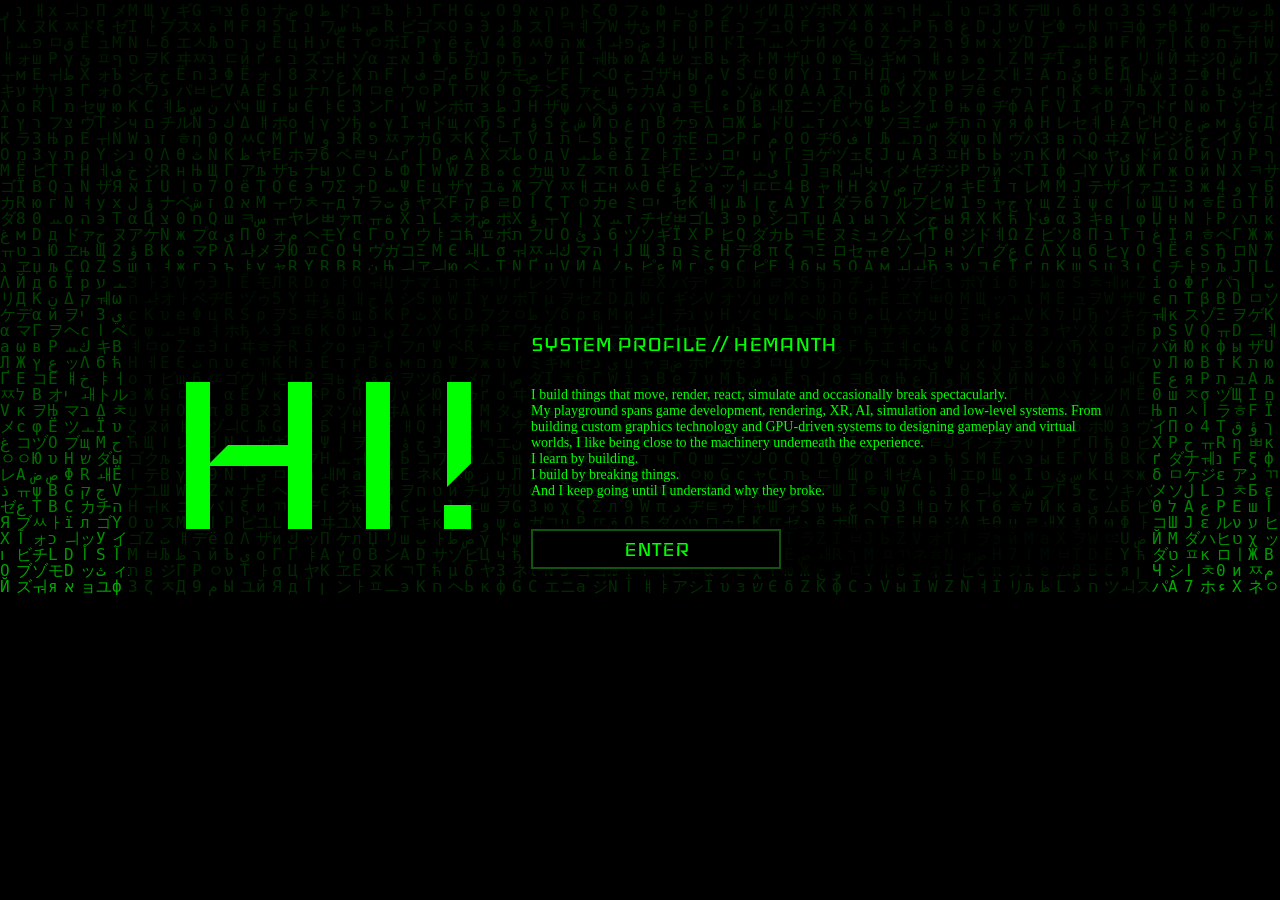
==== index.html @ 982083a8 "Add files via upload" ====
<html lang="en">
<head>
    <meta charset="utf-8">
    <meta http-equiv="X-UA-Compatible" content="IE=edge">
    <meta name="viewport" content="width=device-width" , initial-scale="1.0">
    <link rel="stylesheet" href="./styles.css">
    <title>Galactic Geeks</title>
</head>
<body>
    <div class="canvas-container">
        <canvas id="Matrix"></canvas>
        <script src="./index.js"></script>
    </div>

        <div class="overlay-text">
            <div class="containerFlex">
                <div>
                    <p class="GreetingMessage blink-smooth">HI!</p>
                </div>
                <div class="VerticalContainer">
                    <div class="Heading2">SYSTEM PROFILE // HEMANTH</div>
                    <div class="Code-text textAnim">
                        I build things that move, render, react, simulate and occasionally break spectacularly.<br />

                        My playground spans game development, rendering, XR, AI, simulation and low-level systems. From building custom graphics technology and GPU-driven systems to designing gameplay and virtual worlds, I like being close to the machinery underneath the experience.
                        <br />
                        I learn by building.
                        <br />
                        I build by breaking things.
                        <br />
                        And I keep going until I understand why they broke.
                    </div>
                    <div class="ButtonWrapper containerFlex">
                        <button class="IntroButtonStyle" id="EnableBtn">
                            <span class="ButtonText" >ENTER</span>
                        </button>
                        <div>
                            <div class="HiddenText textAnim" id="EnableContent">Coming soon...</div>
                        </div>
                        <script>
                            const button = document.getElementById('EnableBtn');
                            const myDiv = document.getElementById('EnableContent');
                            button.addEventListener('click', function(){
                                myDiv.style.display = 'block';
                            });
                        </script>
                    </div>
                </div>
            </div>
        </div>

</body>
</html>
---- styles.css ----
﻿html {
    background: black;
    height: 100%;
    overflow: hidden;
}
body {
    margin: 0;
    padding: 0;
    height: 100%;
}
.canvas-container {
    height: 100%;
    width: 100%;
    position: absolute;
    top: 0;
    left: 0;
    z-index: -1;
}
#Matrix {
    position: absolute;
    top: 0;
    left: 0;
    z-index: -1;
}
.overlay-text {
    position: absolute;
    top: 0;
    left: 0;
    height: 100%;
    width: 100%;
    display: flex;
    justify-content: center;
    align-items: center;
    z-index: 1;
    pointer-events: none; /* Let clicks/hovers pass through empty layout spaces */
}
.containerHi {
    display: flex;
    justify-content: center;
    align-items: center;
    height: 100%;
    width: 100%;

}
    .containerHi div {
        height: 400px;
        width: 600px;
    }
@font-face {
    font-family: 'Iceland';
    src: url('/Fonts/Iceland-Regular.ttf');
    src: local('☺'), url('/Fonts/Iceland-Regular.ttf') format('ttf'), url('/Fonts/Iceland-Regular.ttf') format('truetype');
}
p {
    font-family: 'Iceland';
}

.GreetingMessage {
    font-family: 'Iceland';
    font-size: 300px;
    color: #00FF00;
    display: flex;
    align-items: center; /* vertical center */
    justify-content: center; /* right align */
    line-height: 1;
    width: 100%;
    height: 100%;
    margin: 0;
    padding: 0;
    z-index: 10;
    user-select: none; /* Prevents unwanted blue highlight selection */
}
    .GreetingMessage:hover {
        color: #ff3c3c;
    }
.ParagraphBody {
    font-family: 'Iceland';
    font-size: 14px;
    color: #00FF00;
    display: flex;
    align-items: flex-start;
    justify-content: flex-start;
    width: 100%;
    height: auto;
    margin: 0;
    padding: 0;

}
.Code-text {
    font-family: Consolas;
    font-size: 14px;
    color: #00FF00;
    display: block; /* Ensure it behaves as a normal text block */
    width: auto;
    height: auto;
    margin: 0 0 15px 0; /* Add bottom margin to physically push the button down */
    padding: 0;
    pointer-events: none; /* Let pointer events pass straight through the text box */
}
.Heading2 {
    font-family: 'Iceland';
    font-size: 26px;
    color: #00FF00;
    display: flex;
    align-items: flex-end;
    justify-content: flex-start;
    width: auto;
    height: auto;
    margin: 0;
    padding: 0;
}

.Heading2, .GreetingMessage {
    user-select: none;
    -webkit-user-select: none;
}
.containerFlex {
    display: flex;
    align-items: center;
    background-color: rgb(0 0 0 / 0.75);
    border-radius: 10px;
    padding: 20px;
    pointer-events: auto;
}
    .containerFlex div {
        margin: 5px;
        padding: 5px;
    }

.VerticalContainer {
    display: flex;
    flex-direction: column;
    justify-content: center;
    gap: 10px; /* Use gap instead of margin/padding on inner divs */
    max-width: 600px;
    width: 100%;
}
    .VerticalContainer div {
        margin: 5px;
        padding: 5px;
        min-height:auto;
    }

.IntroButtonStyle {
    height: 40px;
    background-color: #000000;
    border: 2px solid #10540e;
    max-width: 250px;
    width: 100%;
    cursor: pointer;
    appearance: none;
    -webkit-appearance: none;
    display: flex;
    align-items: center;
    justify-content: center;
    pointer-events: auto;
}

    .IntroButtonStyle:hover {
        border-color: #00FF00;
        background-color: #00FF00;
    }

.ButtonText {
    font-family: 'Iceland';
    color: #00FF00;
    font-size: 25px;
    margin: 0;
    pointer-events: none; /* Prevents text from blocking hover on parent button */
}

.IntroButtonStyle:hover .ButtonText {
    color: #000000;
}
.blink-smooth {
    animation: blink_smooth 1s infinite;
}

@keyframes blink_smooth {
    0% {
        opacity: 1;
    }

    50% {
        opacity: 0.25;
    }

    100% {
        opacity: 0;
    }
}

.textAnim {
    animation-duration: 0.01s;
    animation-name: textflicker;
    animation-iteration-count: infinite;
    animation-direction: alternate;
}

@keyframes textflicker {
    from {
        text-shadow: 1px 0 0 #ea36af, -2px 0 0 #75fa69;
    }

    to {
        text-shadow: 2px 0.5px 2px #ea36af, -1px -0.5px 2px #75fa69;
    }
}

.ButtonWrapper {
    position: relative;
    z-index: 10;
    pointer-events: auto;
    margin-top: 15px;
}

.HiddenText {
    font-family: Consolas;
    font-size: 25px;
    color: #00FF00;
    display: none; /* Ensure it behaves as a normal text block */
    width: auto;
    height: auto;
    margin: 0 0 15px 0; /* Add bottom margin to physically push the button down */
    padding: 0;
    pointer-events: none; /* Let pointer events pass straight through the text box */
}

/*div, button {
    outline: 1px solid red !important;
}*/
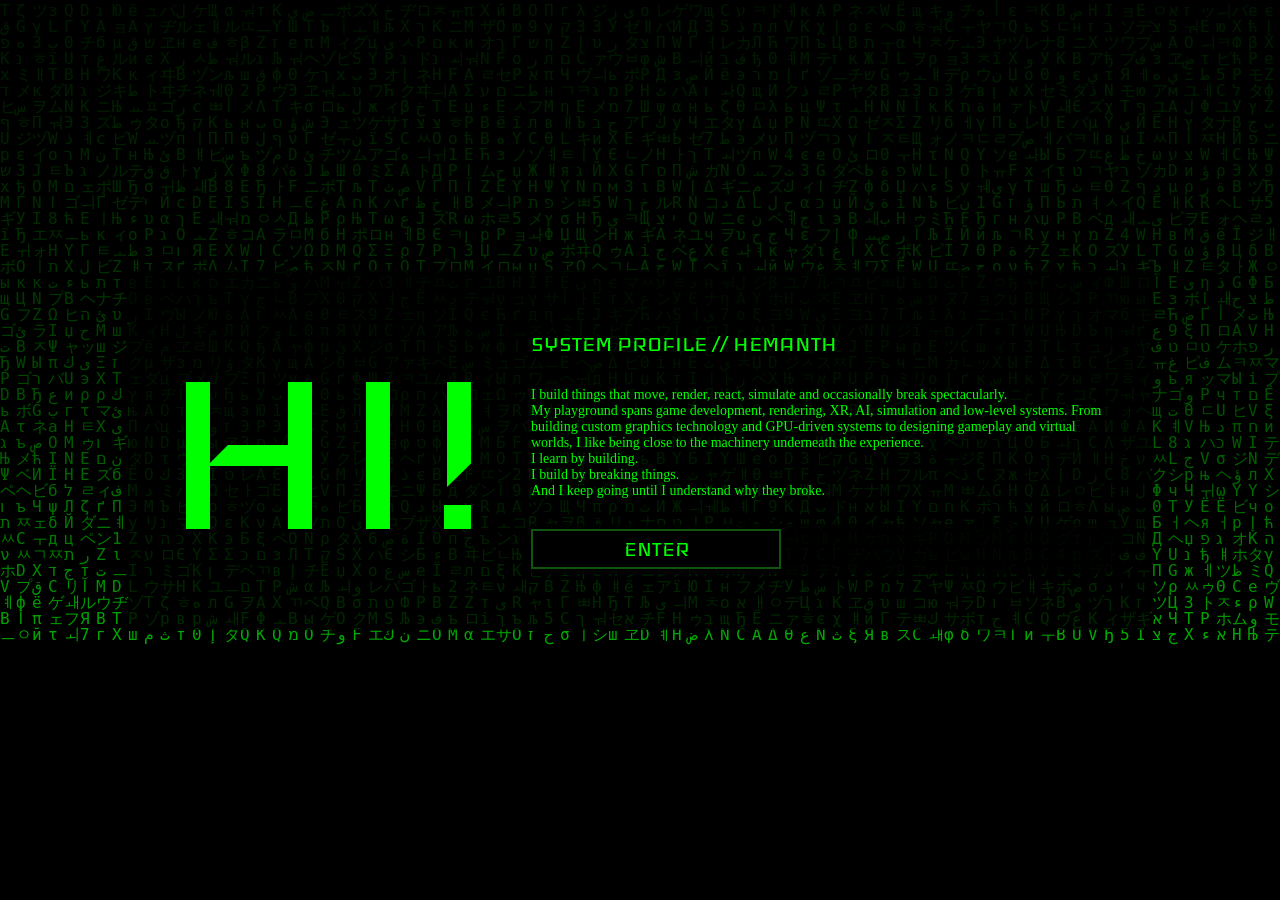
==== commit 7eff8c01: "A little animation" ====
--- a/index.html
+++ b/index.html
@@ -35,14 +35,36 @@
                             <span class="ButtonText" >ENTER</span>
                         </button>
                         <div>
-                            <div class="HiddenText textAnim" id="EnableContent">Coming soon...</div>
+                            <span class="HiddenText textAnim" id="text"></span><span class="cursor">▄</span>
                         </div>
                         <script>
                             const button = document.getElementById('EnableBtn');
-                            const myDiv = document.getElementById('EnableContent');
+                            const textElement = document.getElementById('text'); // Renamed to match the function variable
+
+                            // Added missing variable definitions
+                            const phrase = "Coming soon...";
+                            let index = 0;
+
                             button.addEventListener('click', function(){
-                                myDiv.style.display = 'block';
-                            });
+                                textElement.style.display = 'inline'; // Or 'block', depending on your CSS design
+                                type();
+                            }, { once: true }); // Prevent multiple clicks from triggering overlapping type loops
+
+                            function type() {
+                                if (index < phrase.length) {
+                                    textElement.textContent += phrase.charAt(index);
+                                    index++;
+                                    setTimeout(type, 180);
+                                } 
+                                else {
+                                    // Pause for 4 seconds at the end, then clear and restart
+                                    setTimeout(() => {
+                                    textElement.textContent = "";
+                                    index = 0;
+                                    type();
+                                    }, 4000); 
+                            }
+                        }
                         </script>
                     </div>
                 </div>
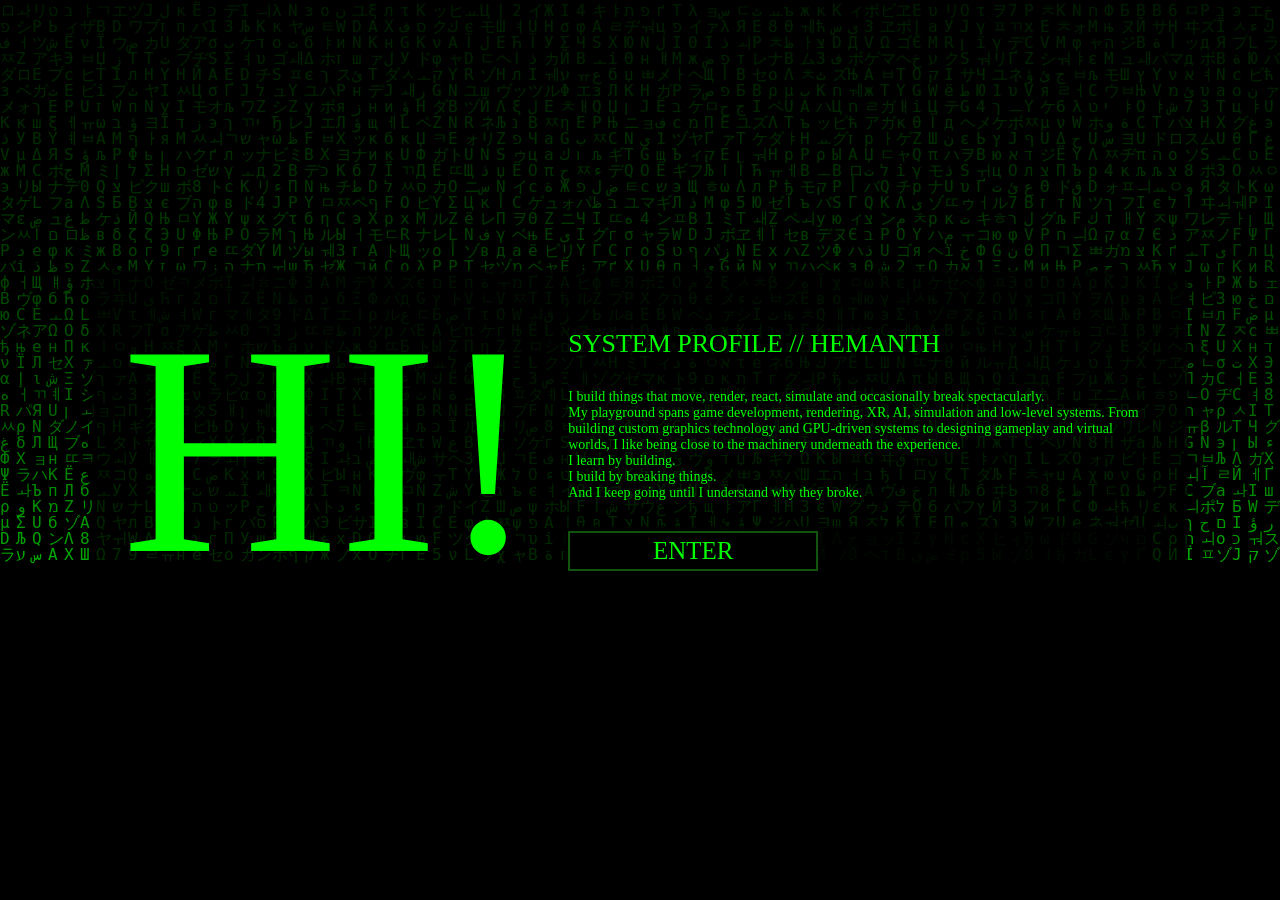
==== commit 9f05a3d0: "Font fix" ====
--- a/index.html
+++ b/index.html
@@ -38,32 +38,32 @@
                             <span class="HiddenText textAnim" id="text"></span><span class="cursor">▄</span>
                         </div>
                         <script>
-                            const button = document.getElementById('EnableBtn');
-                            const textElement = document.getElementById('text'); // Renamed to match the function variable
-
-                            // Added missing variable definitions
-                            const phrase = "Coming soon...";
-                            let index = 0;
-
-                            button.addEventListener('click', function(){
-                                textElement.style.display = 'inline'; // Or 'block', depending on your CSS design
-                                type();
-                            }, { once: true }); // Prevent multiple clicks from triggering overlapping type loops
-
-                            function type() {
-                                if (index < phrase.length) {
-                                    textElement.textContent += phrase.charAt(index);
-                                    index++;
-                                    setTimeout(type, 180);
-                                } 
-                                else {
-                                    // Pause for 4 seconds at the end, then clear and restart
-                                    setTimeout(() => {
-                                    textElement.textContent = "";
-                                    index = 0;
-                                    type();
-                                    }, 4000); 
-                            }
+                            const button = document.getElementById('EnableBtn');
+                            const textElement = document.getElementById('text'); // Renamed to match the function variable
+
+                            // Added missing variable definitions
+                            const phrase = "Coming soon...";
+                            let index = 0;
+
+                            button.addEventListener('click', function(){
+                                textElement.style.display = 'inline'; // Or 'block', depending on your CSS design
+                                type();
+                            }, { once: true }); // Prevent multiple clicks from triggering overlapping type loops
+
+                            function type() {
+                                if (index < phrase.length) {
+                                    textElement.textContent += phrase.charAt(index);
+                                    index++;
+                                    setTimeout(type, 180);
+                                } 
+                                else {
+                                    // Pause for 4 seconds at the end, then clear and restart
+                                    setTimeout(() => {
+                                    textElement.textContent = "";
+                                    index = 0;
+                                    type();
+                                    }, 4000); 
+                            }
                         }
                         </script>
                     </div>
--- a/styles.css
+++ b/styles.css
@@ -48,8 +48,8 @@
     }
 @font-face {
     font-family: 'Iceland';
-    src: url('/Fonts/Iceland-Regular.ttf');
-    src: local('☺'), url('/Fonts/Iceland-Regular.ttf') format('ttf'), url('/Fonts/Iceland-Regular.ttf') format('truetype');
+    /*src: url('/Fonts/Iceland-Regular.ttf');
+    src: local('☺'), url('/Fonts/Iceland-Regular.ttf') format('ttf'), url('/Fonts/Iceland-Regular.ttf') format('truetype');*/
 }
 p {
     font-family: 'Iceland';
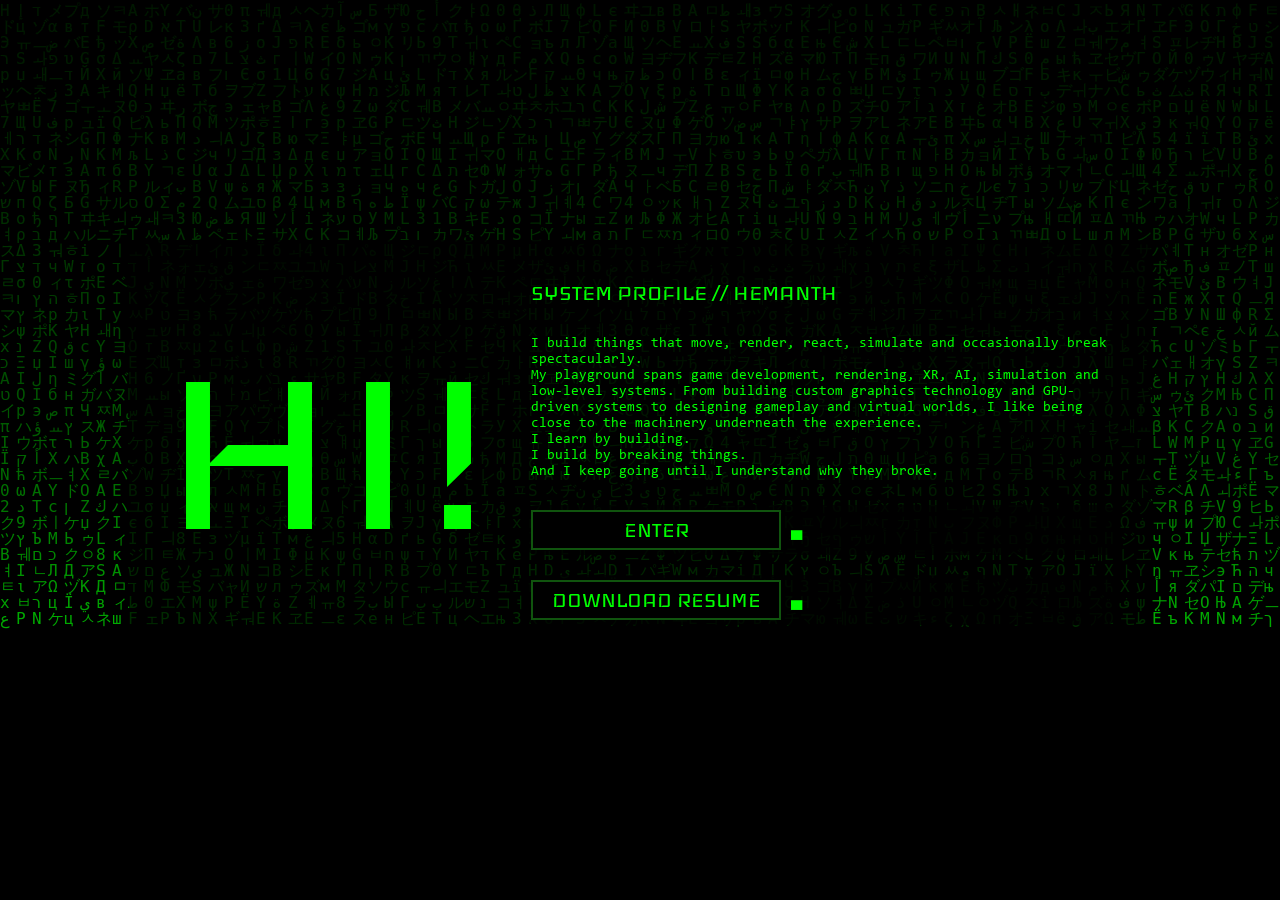
==== commit e79c0b8b: "Added ability to download resume" ====
--- a/index.html
+++ b/index.html
@@ -12,67 +12,93 @@
         <script src="./index.js"></script>
     </div>
 
-        <div class="overlay-text">
-            <div class="containerFlex">
-                <div>
-                    <p class="GreetingMessage blink-smooth">HI!</p>
+    <div class="overlay-text">
+        <div class="containerFlex">
+            <div>
+                <p class="GreetingMessage blink-smooth">HI!</p>
+            </div>
+            <div class="VerticalContainer">
+                <div class="Heading2">SYSTEM PROFILE // HEMANTH</div>
+                <div class="Code-text textAnim">
+                    I build things that move, render, react, simulate and occasionally break spectacularly.<br />
+
+                    My playground spans game development, rendering, XR, AI, simulation and low-level systems. From building custom graphics technology and GPU-driven systems to designing gameplay and virtual worlds, I like being close to the machinery underneath the experience.
+                    <br />
+                    I learn by building.
+                    <br />
+                    I build by breaking things.
+                    <br />
+                    And I keep going until I understand why they broke.
                 </div>
-                <div class="VerticalContainer">
-                    <div class="Heading2">SYSTEM PROFILE // HEMANTH</div>
-                    <div class="Code-text textAnim">
-                        I build things that move, render, react, simulate and occasionally break spectacularly.<br />
-
-                        My playground spans game development, rendering, XR, AI, simulation and low-level systems. From building custom graphics technology and GPU-driven systems to designing gameplay and virtual worlds, I like being close to the machinery underneath the experience.
-                        <br />
-                        I learn by building.
-                        <br />
-                        I build by breaking things.
-                        <br />
-                        And I keep going until I understand why they broke.
-                    </div>
-                    <div class="ButtonWrapper containerFlex">
-                        <button class="IntroButtonStyle" id="EnableBtn">
-                            <span class="ButtonText" >ENTER</span>
-                        </button>
-                        <div>
-                            <span class="HiddenText textAnim" id="text"></span><span class="cursor">▄</span>
-                        </div>
-                        <script>
-                            const button = document.getElementById('EnableBtn');
-                            const textElement = document.getElementById('text'); // Renamed to match the function variable
-
-                            // Added missing variable definitions
-                            const phrase = "Coming soon...";
-                            let index = 0;
-
-                            button.addEventListener('click', function(){
-                                textElement.style.display = 'inline'; // Or 'block', depending on your CSS design
-                                type();
-                            }, { once: true }); // Prevent multiple clicks from triggering overlapping type loops
-
-                            function type() {
-                                if (index < phrase.length) {
-                                    textElement.textContent += phrase.charAt(index);
-                                    index++;
-                                    setTimeout(type, 180);
-                                } 
-                                else {
-                                    // Pause for 4 seconds at the end, then clear and restart
-                                    setTimeout(() => {
-                                    textElement.textContent = "";
-                                    index = 0;
-                                    type();
-                                    }, 4000); 
-                            }
-                        }
-                        </script>
+                <div class="ButtonWrapper containerFlex">
+                    <button class="IntroButtonStyle" id="EnableBtn">
+                        <span class="ButtonText">ENTER</span>
+                    </button>
+                    <div>
+                        <span class="HiddenText textAnim" id="text"></span><span class="cursor blink-rapid" style="color:#00FF00">▄</span>
                     </div>
                 </div>
+                <div class="ButtonWrapper containerFlex">
+                    <button class="IntroButtonStyle" id="ResumeBtn">
+                        <span class="ButtonText">DOWNLOAD RESUME</span>
+                    </button>
+                    <div>
+                        <span class="HiddenText textAnim" id="downloadText"></span><span class="cursor blink-rapid" style="color:#00FF00">▄</span>
+                    </div>
+                </div>
+                <script>
+                    // --- ENTER BUTTON LOGIC ---
+                    const enableBtn = document.getElementById('EnableBtn');
+                    const enterTextElement = document.getElementById('text');
+                    const enterPhrase = "Coming soon...";
+                    let enterIndex = 0;
+
+                    enableBtn.addEventListener('click', function() {
+                    enterTextElement.style.display = 'inline';
+                    typeEnter();
+                    }, { once: true });
+
+                    function typeEnter() {
+                    if (enterIndex < enterPhrase.length) {
+                    enterTextElement.textContent += enterPhrase.charAt(enterIndex);
+                    enterIndex++;
+                    setTimeout(typeEnter, 180);
+                    } else {
+                    setTimeout(() => {
+                    enterTextElement.textContent = "";
+                    enterIndex = 0;
+                    typeEnter();
+                    }, 4000);
+                    }
+                    }
+
+                    // --- RESUME BUTTON LOGIC ---
+                    const resumeBtn = document.getElementById('ResumeBtn');
+                    const resumeTextElement = document.getElementById('downloadText');
+                    const resumePhrase = "Downloading...";
+                    let resumeIndex = 0;
+                    const pdfUrl = "./PortfolioAssets/Resume.pdf";
+
+                    resumeBtn.addEventListener('click', function() {
+                    resumeTextElement.style.display = 'inline';
+                    typeResume();
+                    }, { once: true });
+
+                    function typeResume() {
+                    if (resumeIndex < resumePhrase.length) {
+                    resumeTextElement.textContent += resumePhrase.charAt(resumeIndex);
+                    resumeIndex++;
+                    setTimeout(typeResume, 180);
+                    } else {
+                    window.open(pdfUrl, '_blank');
+                    }
+                    }
+                </script>
             </div>
         </div>
+    </div>
 
 </body>
 </html>
 
 
- 
--- a/styles.css
+++ b/styles.css
@@ -48,12 +48,24 @@
     }
 @font-face {
     font-family: 'Iceland';
-    /*src: url('/Fonts/Iceland-Regular.ttf');
-    src: local('☺'), url('/Fonts/Iceland-Regular.ttf') format('ttf'), url('/Fonts/Iceland-Regular.ttf') format('truetype');*/
+    src: url('./SiteAssets/Fonts/Iceland-Regular.ttf') format('truetype');
+    font-weight: 400;
+    font-style: normal;
+    font-display: swap;
+}
+@font-face {
+    font-family: 'Consolas';
+    src: url('./SiteAssets/Fonts/Consolas-Regular.ttf') format('truetype');
+    font-weight: 400;
+    font-style: normal;
+    font-display: swap;
 }
 p {
     font-family: 'Iceland';
 }
+
+
+
 
 .GreetingMessage {
     font-family: 'Iceland';
@@ -87,7 +99,7 @@
 
 }
 .Code-text {
-    font-family: Consolas;
+    font-family: 'Consolas';
     font-size: 14px;
     color: #00FF00;
     display: block; /* Ensure it behaves as a normal text block */
@@ -190,6 +202,31 @@
     }
 }
 
+.blink-rapid{
+    animation: blinky 1s infinite;
+}
+
+@keyframes blinky{
+    0%{
+        opacity:1;
+    }
+    20%{
+        opacity:0;
+    }
+    40%{
+        opacity:1;
+    }
+    60%{
+        opacity:0;
+    }
+    80%{
+        opacity:1;
+    }
+    100%{
+        opacity:0;
+    }
+
+}
 .textAnim {
     animation-duration: 0.01s;
     animation-name: textflicker;
@@ -215,7 +252,7 @@
 }
 
 .HiddenText {
-    font-family: Consolas;
+    font-family: 'Consolas';
     font-size: 25px;
     color: #00FF00;
     display: none; /* Ensure it behaves as a normal text block */
@@ -228,4 +265,34 @@
 
 /*div, button {
     outline: 1px solid red !important;
-}*/+}*/
+
+@media (max-width: 768px) {
+    .containerFlex {
+        flex-direction: column;
+        align-items: center;
+        text-align: center;
+        max-width: 90vw;
+        padding: 15px;
+    }
+
+    .GreetingMessage {
+        font-size: 150px;
+        height: auto;
+    }
+    /* Align text and elements nicely for smaller screens */
+    .Heading2, .ParagraphBody {
+        justify-content: center;
+    }
+
+    .Code-text {
+        text-align: left; /* Keeps your matrix/terminal text readable */
+    }
+
+    /* Keep the button wrapper nicely centered when stacked */
+    .ButtonWrapper {
+        flex-direction: column;
+        align-items: center;
+        width: 100%;
+    }
+}
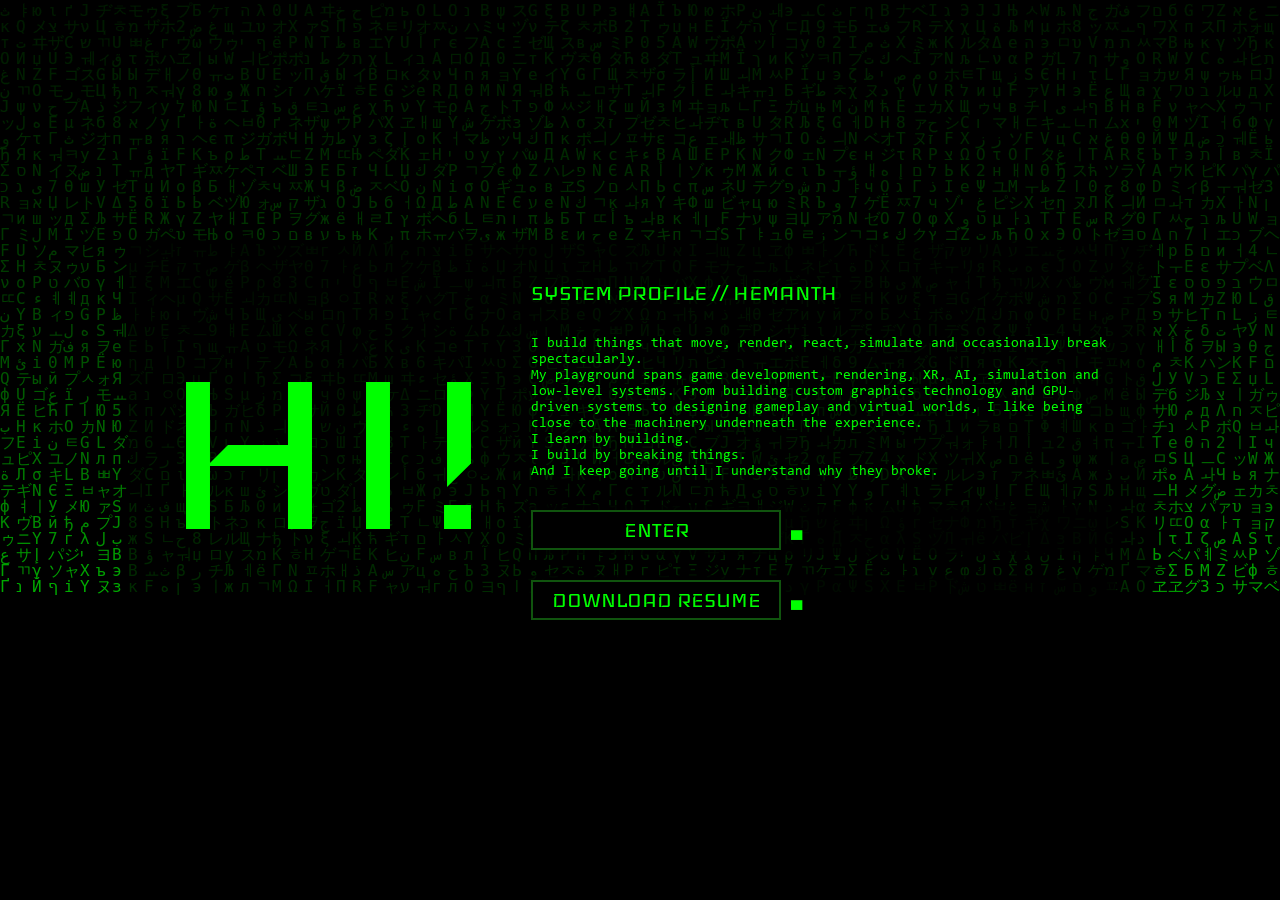
==== commit 82db8827: "PReview cards" ====
--- a/index.html
+++ b/index.html
@@ -4,7 +4,31 @@
     <meta http-equiv="X-UA-Compatible" content="IE=edge">
     <meta name="viewport" content="width=device-width" , initial-scale="1.0">
     <link rel="stylesheet" href="./styles.css">
-    <title>Galactic Geeks</title>
+    <title>Galactic Geeks | Hemanth</title>
+    <!-- Browser Tab Icon (Favicon) -->
+    <link rel="icon" type="image/x-icon" href="./SiteAssets/40FF00.png">
+    <link rel="apple-touch-icon" href="./SiteAssets/40FF00.png">
+    <!-- Primary Meta Tags -->
+    <meta name="title" content="Galactic Geeks | Hemanth">
+    <meta name="description" content="System Profile // Game Dev, Rendering, XR & Low-Level Systems.">
+
+    <!-- Open Graph / WhatsApp / Facebook / LinkedIn -->
+    <meta property="og:type" content="website">
+    <meta property="og:url" content="https://hemanth2410.github.io/PortfolioWebsite/">
+    <meta property="og:title" content="Galactic Geeks | Hemanth">
+    <meta property="og:description" content="System Profile // Game Dev, Rendering, XR & Low-Level Systems.">
+    <!-- MUST be an absolute URL for WhatsApp to read it properly -->
+    <meta property="og:image" content="https://hemanth2410.github.io/PortfolioWebsite/SiteAssets/LOGO.png">
+    <meta property="og:image:type" content="image/png">
+    <meta property="og:image:width" content="512">
+    <meta property="og:image:height" content="512">
+
+    <!-- Twitter Preview Cards -->
+    <meta name="twitter:card" content="summary_large_image">
+    <meta name="twitter:url" content="https://hemanth2410.github.io/PortfolioWebsite/">
+    <meta name="twitter:title" content="Galactic Geeks | Hemanth">
+    <meta name="twitter:description" content="System Profile // Game Dev, Rendering, XR & Low-Level Systems.">
+    <meta name="twitter:image" content="https://hemanth2410.github.io/PortfolioWebsite/SiteAssets/LOGO.png">
 </head>
 <body>
     <div class="canvas-container">
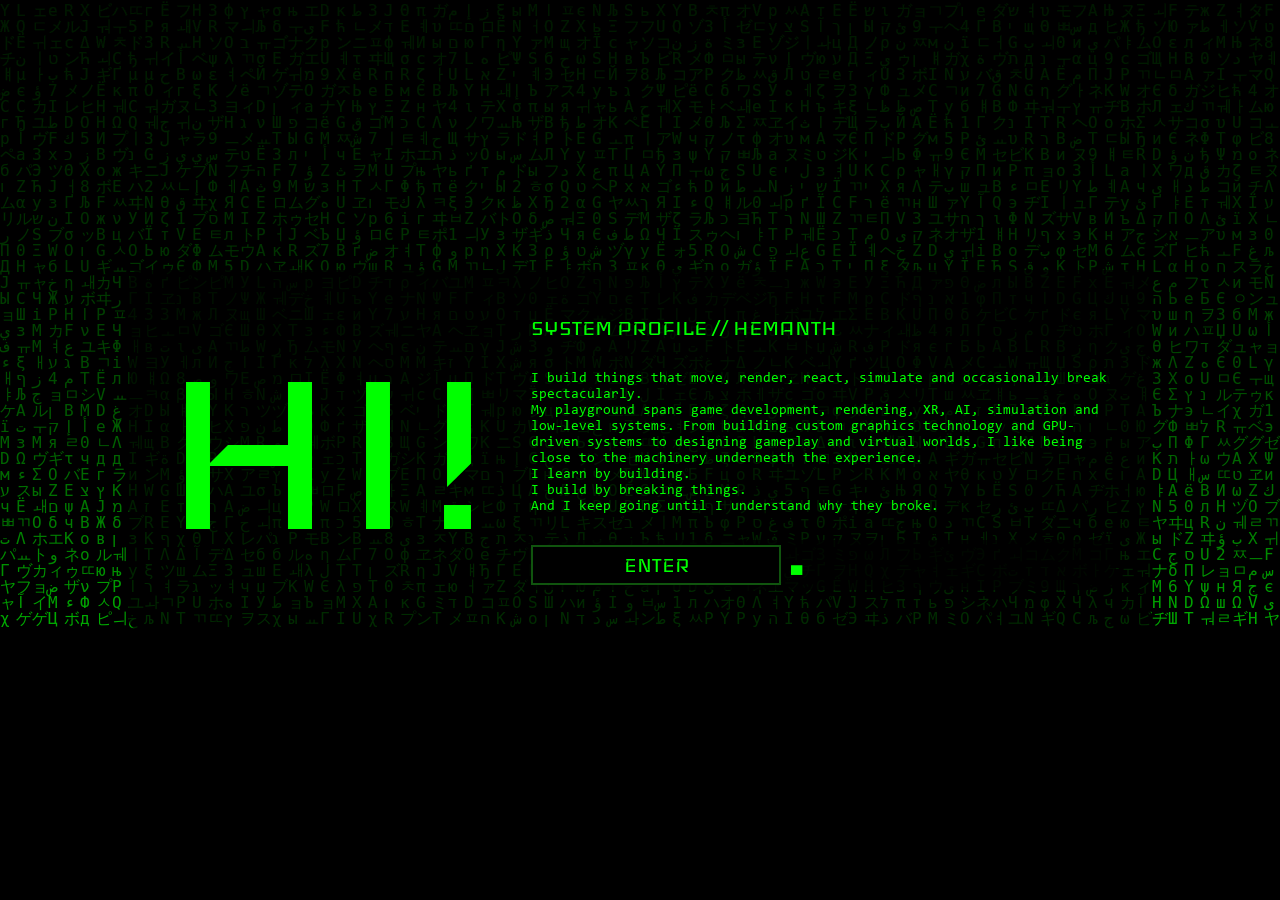
==== commit 35dbec06: "About me page work in progress" ====
--- a/index.html
+++ b/index.html
@@ -62,19 +62,11 @@
                         <span class="HiddenText textAnim" id="text"></span><span class="cursor blink-rapid" style="color:#00FF00">▄</span>
                     </div>
                 </div>
-                <div class="ButtonWrapper containerFlex">
-                    <button class="IntroButtonStyle" id="ResumeBtn">
-                        <span class="ButtonText">DOWNLOAD RESUME</span>
-                    </button>
-                    <div>
-                        <span class="HiddenText textAnim" id="downloadText"></span><span class="cursor blink-rapid" style="color:#00FF00">▄</span>
-                    </div>
-                </div>
                 <script>
                     // --- ENTER BUTTON LOGIC ---
                     const enableBtn = document.getElementById('EnableBtn');
                     const enterTextElement = document.getElementById('text');
-                    const enterPhrase = "Coming soon...";
+                    const enterPhrase = "Booting...";
                     let enterIndex = 0;
 
                     enableBtn.addEventListener('click', function() {
@@ -89,32 +81,8 @@
                     setTimeout(typeEnter, 180);
                     } else {
                     setTimeout(() => {
-                    enterTextElement.textContent = "";
-                    enterIndex = 0;
-                    typeEnter();
-                    }, 4000);
-                    }
-                    }
-
-                    // --- RESUME BUTTON LOGIC ---
-                    const resumeBtn = document.getElementById('ResumeBtn');
-                    const resumeTextElement = document.getElementById('downloadText');
-                    const resumePhrase = "Downloading...";
-                    let resumeIndex = 0;
-                    const pdfUrl = "./PortfolioAssets/Resume.pdf";
-
-                    resumeBtn.addEventListener('click', function() {
-                    resumeTextElement.style.display = 'inline';
-                    typeResume();
-                    }, { once: true });
-
-                    function typeResume() {
-                    if (resumeIndex < resumePhrase.length) {
-                    resumeTextElement.textContent += resumePhrase.charAt(resumeIndex);
-                    resumeIndex++;
-                    setTimeout(typeResume, 180);
-                    } else {
-                    window.open(pdfUrl, '_blank');
+                        window.location.href = 'site.html';
+                    });
                     }
                     }
                 </script>
--- a/styles.css
+++ b/styles.css
@@ -1,7 +1,7 @@
 ﻿html {
     background: black;
     height: 100%;
-    overflow: hidden;
+    overflow-y: auto;
 }
 body {
     margin: 0;
@@ -98,6 +98,21 @@
     padding: 0;
 
 }
+
+.paragraphText {
+    font-family: 'Iceland';
+    font-size: 14px;
+    color: #00FF00;
+    display: flex;
+    align-items: center;
+    justify-content: center;
+    height: auto;
+    padding: 0;
+    text-align: center;
+    width: 100%; /* Ensures paragraph spans full container width */
+    margin: 0; /* Resets default browser paragraph gaps */
+    box-sizing: border-box;
+}
 .Code-text {
     font-family: 'Consolas';
     font-size: 14px;
@@ -172,7 +187,25 @@
         border-color: #00FF00;
         background-color: #00FF00;
     }
-
+    /* Hover effect ONLY applies when button is NOT selected */
+    .IntroButtonStyle:not(.IntroButtonStyle-selected):hover {
+        border-color: #00FF00;
+        background-color: #00FF00;
+    }
+.IntroButtonStyle-selected {
+    height: 40px;
+    background-color: #10540e;
+    border: 2px solid #10540e;
+    max-width: 250px;
+    width: 100%;
+    cursor: pointer;
+    appearance: none;
+    -webkit-appearance: none;
+    display: flex;
+    align-items: center;
+    justify-content: center;
+    pointer-events: auto;
+}
 .ButtonText {
     font-family: 'Iceland';
     color: #00FF00;
@@ -184,6 +217,13 @@
 .IntroButtonStyle:hover .ButtonText {
     color: #000000;
 }
+.IntroButtonStyle:not(.IntroButtonStyle-selected):hover .ButtonText {
+    color: #000000;
+}
+
+.ButtonText-Selected{
+    color:#00FF00;
+}
 .blink-smooth {
     animation: blink_smooth 1s infinite;
 }
@@ -202,30 +242,22 @@
     }
 }
 
-.blink-rapid{
-    animation: blinky 1s infinite;
-}
-
-@keyframes blinky{
-    0%{
-        opacity:1;
-    }
-    20%{
-        opacity:0;
-    }
-    40%{
-        opacity:1;
-    }
-    60%{
-        opacity:0;
-    }
-    80%{
-        opacity:1;
-    }
-    100%{
-        opacity:0;
-    }
-
+.blink-rapid {
+    animation: blinky 1s infinite steps(1, start);
+}
+
+@keyframes blinky {
+    0%, 35% {
+        opacity: 1;
+    }
+
+    40%, 75% {
+        opacity: 0;
+    }
+
+    80%, 100% {
+        opacity: 1;
+    }
 }
 .textAnim {
     animation-duration: 0.01s;
@@ -296,3 +328,149 @@
         width: 100%;
     }
 }
+
+
+
+/* Site page styles */
+.grid-container {
+    display: grid;
+    /* Creates 2 equal-width columns */
+    grid-template-columns: 1fr 1.5fr;
+    /* Creates 2 equal-height rows */
+    grid-template-rows: 1fr 1fr;
+    /* Adds space between grid cells */
+    gap: 2px;
+    /* Optional sizing & border for demonstration */
+    width: 100%;
+    height: 150px;
+    padding:2px;
+    background-color: #000000;
+    box-sizing: border-box;
+}
+
+/* 2. Style the Grid Items (Optional: for centering the buttons) */
+/*.grid-item {
+    background-color: #ffffff;*/
+    /*border: 1px solid #ddd;*/
+    /* Center the button inside each grid cell using Flexbox */
+    /*display: flex;
+    justify-content: center;*/ /* Horizontally center */
+    /*align-items: center;*/ /* Vertically center */
+    /*width:auto;
+}*/
+
+    /* 3. Style the Buttons (Optional) */
+    /*.grid-item button {
+        padding: 10px 20px;
+        font-size: 16px;
+        cursor: pointer;
+        background-color: #007bff;
+        color: white;
+        border: none;
+        border-radius: 5px;
+        width:auto;
+    }
+
+        .grid-item button:hover {
+            background-color: #0056b3;
+        }*/
+.grid-item{
+    background-color:#000000;
+}
+.grid-item-left{
+    display:flex;
+    justify-content:flex-start;
+    align-items:center;
+    width:auto;
+    gap:15px;
+    padding : 0px 10px 0px 10px;
+}
+.grid-item-right{
+    display:flex;
+    justify-content:flex-end;
+    align-items:center;
+    width:auto;
+    gap:15px;
+    padding:0px 10px 0px 10px;
+}
+
+.SpecimanStyle {
+    display: flex;
+    flex-direction: column;
+    justify-content: flex-start;
+    align-items: center;
+    max-width: 512px;
+    width: 100%; /* Ensures it shrinks cleanly on mobile screens */
+    margin: 0; /* Centers horizontally within parent */
+    padding: 15px;
+    box-sizing: border-box; /* Prevents padding from breaking max-width */
+}
+    .SpecimanStyle p {
+        margin: 0;
+        width: 100%;
+        text-align: center;
+    }
+
+
+.SpecimanStyle-Image {
+    background-size: cover;
+    background-position: center;
+    background-repeat: no-repeat;
+    width: 300px;
+    height: 300px;
+    border-radius: 10px;
+    margin-bottom: 10px; /* Clean gap control between image and text below it */
+}
+.speciman {
+    display: flex;
+    flex-direction: row;
+    justify-content: center; /* Pulls both boxes into the center */
+    align-items: stretch; /* Makes both boxes match each other's height */
+    gap: 30px; /* Adjust this exact value for your desired spacing */
+    width: 100%; /* Fills parent container */
+}
+@media (max-width: 768px){
+    .grid-container {
+        display: flex;
+        flex-direction: column;
+        gap: 2px;
+        width: 100%;
+        height: auto;
+        padding: 2px;
+        background-color: #000000;
+        box-sizing: border-box;
+    }
+    /* Assign visual position regardless of HTML order */
+    .grid-item-0 {
+        order: 1;
+    }
+    /* Displays 1st */
+    .grid-item-2 {
+        order: 2;
+    }
+    /* Displays 2nd */
+    .grid-item-1 {
+        order: 3;
+    }
+    /* Displays 3rd */
+    .grid-item-right {
+        display: flex;
+        flex-direction:column;
+        justify-content: flex-start;
+        align-items: flex-start;
+        width: auto;
+        gap: 15px;
+        margin-left:30px;
+        margin-bottom:25px;
+        padding: 0px 10px 0px 10px;
+    }
+    .speciman{
+        flex-direction:column;
+    }
+    .ParagraphBody{
+        margin:0px;
+        padding:0px;
+        align-content:flex-start;
+        justify-content:flex-start;
+    }
+}
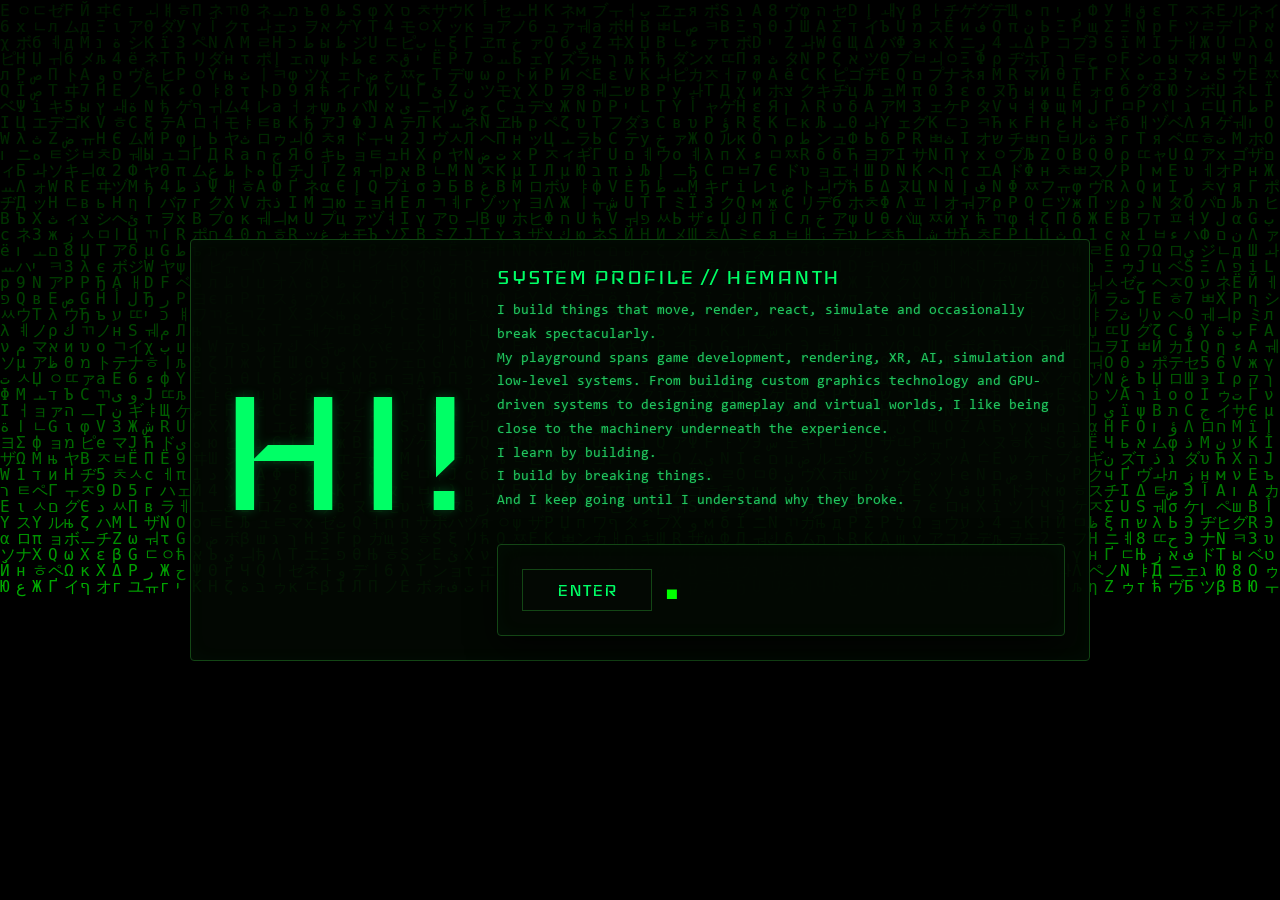
==== commit dc052538: "Better design" ====
--- a/index.html
+++ b/index.html
@@ -2,7 +2,7 @@
 <head>
     <meta charset="utf-8">
     <meta http-equiv="X-UA-Compatible" content="IE=edge">
-    <meta name="viewport" content="width=device-width" , initial-scale="1.0">
+    <meta name="viewport" content="width=device-width, initial-scale=1.0">
     <link rel="stylesheet" href="./styles.css">
     <title>Galactic Geeks | Hemanth</title>
     <!-- Browser Tab Icon (Favicon) -->
@@ -69,21 +69,31 @@
                     const enterPhrase = "Booting...";
                     let enterIndex = 0;
 
-                    enableBtn.addEventListener('click', function() {
-                    enterTextElement.style.display = 'inline';
-                    typeEnter();
-                    }, { once: true });
+                    let booting = false;
+                    function startBoot() {
+                        if (booting) return;
+                        booting = true;
+                        enterTextElement.style.display = 'inline';
+                        typeEnter();
+                    }
+
+                    enableBtn.addEventListener('click', startBoot);
+                    window.addEventListener('keydown', (e) => {
+                        if (e.key === 'Enter' || e.key === ' ') {
+                            startBoot();
+                        }
+                    });
 
                     function typeEnter() {
-                    if (enterIndex < enterPhrase.length) {
-                    enterTextElement.textContent += enterPhrase.charAt(enterIndex);
-                    enterIndex++;
-                    setTimeout(typeEnter, 180);
-                    } else {
-                    setTimeout(() => {
-                        window.location.href = 'site.html';
-                    });
-                    }
+                        if (enterIndex < enterPhrase.length) {
+                            enterTextElement.textContent += enterPhrase.charAt(enterIndex);
+                            enterIndex++;
+                            setTimeout(typeEnter, 100);
+                        } else {
+                            setTimeout(() => {
+                                window.location.href = 'site.html';
+                            }, 150);
+                        }
                     }
                 </script>
             </div>
--- a/styles.css
+++ b/styles.css
@@ -1,476 +1,1161 @@
-﻿html {
-    background: black;
-    height: 100%;
-    overflow-y: auto;
-}
-body {
-    margin: 0;
-    padding: 0;
-    height: 100%;
-}
-.canvas-container {
-    height: 100%;
-    width: 100%;
-    position: absolute;
-    top: 0;
-    left: 0;
-    z-index: -1;
-}
-#Matrix {
-    position: absolute;
-    top: 0;
-    left: 0;
-    z-index: -1;
-}
-.overlay-text {
-    position: absolute;
-    top: 0;
-    left: 0;
-    height: 100%;
-    width: 100%;
-    display: flex;
-    justify-content: center;
-    align-items: center;
-    z-index: 1;
-    pointer-events: none; /* Let clicks/hovers pass through empty layout spaces */
-}
-.containerHi {
-    display: flex;
-    justify-content: center;
-    align-items: center;
-    height: 100%;
-    width: 100%;
-
-}
-    .containerHi div {
-        height: 400px;
-        width: 600px;
-    }
-@font-face {
-    font-family: 'Iceland';
-    src: url('./SiteAssets/Fonts/Iceland-Regular.ttf') format('truetype');
-    font-weight: 400;
-    font-style: normal;
-    font-display: swap;
-}
-@font-face {
-    font-family: 'Consolas';
-    src: url('./SiteAssets/Fonts/Consolas-Regular.ttf') format('truetype');
-    font-weight: 400;
-    font-style: normal;
-    font-display: swap;
-}
-p {
-    font-family: 'Iceland';
-}
-
-
-
-
-.GreetingMessage {
-    font-family: 'Iceland';
-    font-size: 300px;
-    color: #00FF00;
-    display: flex;
-    align-items: center; /* vertical center */
-    justify-content: center; /* right align */
-    line-height: 1;
-    width: 100%;
-    height: 100%;
-    margin: 0;
-    padding: 0;
-    z-index: 10;
-    user-select: none; /* Prevents unwanted blue highlight selection */
-}
-    .GreetingMessage:hover {
-        color: #ff3c3c;
-    }
-.ParagraphBody {
-    font-family: 'Iceland';
-    font-size: 14px;
-    color: #00FF00;
-    display: flex;
-    align-items: flex-start;
-    justify-content: flex-start;
-    width: 100%;
-    height: auto;
-    margin: 0;
-    padding: 0;
-
-}
-
-.paragraphText {
-    font-family: 'Iceland';
-    font-size: 14px;
-    color: #00FF00;
-    display: flex;
-    align-items: center;
-    justify-content: center;
-    height: auto;
-    padding: 0;
-    text-align: center;
-    width: 100%; /* Ensures paragraph spans full container width */
-    margin: 0; /* Resets default browser paragraph gaps */
-    box-sizing: border-box;
-}
-.Code-text {
-    font-family: 'Consolas';
-    font-size: 14px;
-    color: #00FF00;
-    display: block; /* Ensure it behaves as a normal text block */
-    width: auto;
-    height: auto;
-    margin: 0 0 15px 0; /* Add bottom margin to physically push the button down */
-    padding: 0;
-    pointer-events: none; /* Let pointer events pass straight through the text box */
-}
-.Heading2 {
-    font-family: 'Iceland';
-    font-size: 26px;
-    color: #00FF00;
-    display: flex;
-    align-items: flex-end;
-    justify-content: flex-start;
-    width: auto;
-    height: auto;
-    margin: 0;
-    padding: 0;
-}
-
-.Heading2, .GreetingMessage {
-    user-select: none;
-    -webkit-user-select: none;
-}
-.containerFlex {
-    display: flex;
-    align-items: center;
-    background-color: rgb(0 0 0 / 0.75);
-    border-radius: 10px;
-    padding: 20px;
-    pointer-events: auto;
-}
-    .containerFlex div {
-        margin: 5px;
-        padding: 5px;
-    }
-
-.VerticalContainer {
-    display: flex;
-    flex-direction: column;
-    justify-content: center;
-    gap: 10px; /* Use gap instead of margin/padding on inner divs */
-    max-width: 600px;
-    width: 100%;
-}
-    .VerticalContainer div {
-        margin: 5px;
-        padding: 5px;
-        min-height:auto;
-    }
-
-.IntroButtonStyle {
-    height: 40px;
-    background-color: #000000;
-    border: 2px solid #10540e;
-    max-width: 250px;
-    width: 100%;
-    cursor: pointer;
-    appearance: none;
-    -webkit-appearance: none;
-    display: flex;
-    align-items: center;
-    justify-content: center;
-    pointer-events: auto;
-}
-
-    .IntroButtonStyle:hover {
-        border-color: #00FF00;
-        background-color: #00FF00;
-    }
-    /* Hover effect ONLY applies when button is NOT selected */
-    .IntroButtonStyle:not(.IntroButtonStyle-selected):hover {
-        border-color: #00FF00;
-        background-color: #00FF00;
-    }
-.IntroButtonStyle-selected {
-    height: 40px;
-    background-color: #10540e;
-    border: 2px solid #10540e;
-    max-width: 250px;
-    width: 100%;
-    cursor: pointer;
-    appearance: none;
-    -webkit-appearance: none;
-    display: flex;
-    align-items: center;
-    justify-content: center;
-    pointer-events: auto;
-}
-.ButtonText {
-    font-family: 'Iceland';
-    color: #00FF00;
-    font-size: 25px;
-    margin: 0;
-    pointer-events: none; /* Prevents text from blocking hover on parent button */
-}
-
-.IntroButtonStyle:hover .ButtonText {
-    color: #000000;
-}
-.IntroButtonStyle:not(.IntroButtonStyle-selected):hover .ButtonText {
-    color: #000000;
-}
-
-.ButtonText-Selected{
-    color:#00FF00;
-}
-.blink-smooth {
-    animation: blink_smooth 1s infinite;
-}
-
-@keyframes blink_smooth {
-    0% {
-        opacity: 1;
-    }
-
-    50% {
-        opacity: 0.25;
-    }
-
-    100% {
-        opacity: 0;
-    }
-}
-
-.blink-rapid {
-    animation: blinky 1s infinite steps(1, start);
-}
-
-@keyframes blinky {
-    0%, 35% {
-        opacity: 1;
-    }
-
-    40%, 75% {
-        opacity: 0;
-    }
-
-    80%, 100% {
-        opacity: 1;
-    }
-}
-.textAnim {
-    animation-duration: 0.01s;
-    animation-name: textflicker;
-    animation-iteration-count: infinite;
-    animation-direction: alternate;
-}
-
-@keyframes textflicker {
-    from {
-        text-shadow: 1px 0 0 #ea36af, -2px 0 0 #75fa69;
-    }
-
-    to {
-        text-shadow: 2px 0.5px 2px #ea36af, -1px -0.5px 2px #75fa69;
-    }
-}
-
-.ButtonWrapper {
-    position: relative;
-    z-index: 10;
-    pointer-events: auto;
-    margin-top: 15px;
-}
-
-.HiddenText {
-    font-family: 'Consolas';
-    font-size: 25px;
-    color: #00FF00;
-    display: none; /* Ensure it behaves as a normal text block */
-    width: auto;
-    height: auto;
-    margin: 0 0 15px 0; /* Add bottom margin to physically push the button down */
-    padding: 0;
-    pointer-events: none; /* Let pointer events pass straight through the text box */
-}
-
-/*div, button {
-    outline: 1px solid red !important;
-}*/
-
-@media (max-width: 768px) {
-    .containerFlex {
-        flex-direction: column;
-        align-items: center;
-        text-align: center;
-        max-width: 90vw;
-        padding: 15px;
-    }
-
-    .GreetingMessage {
-        font-size: 150px;
-        height: auto;
-    }
-    /* Align text and elements nicely for smaller screens */
-    .Heading2, .ParagraphBody {
-        justify-content: center;
-    }
-
-    .Code-text {
-        text-align: left; /* Keeps your matrix/terminal text readable */
-    }
-
-    /* Keep the button wrapper nicely centered when stacked */
-    .ButtonWrapper {
-        flex-direction: column;
-        align-items: center;
-        width: 100%;
-    }
-}
-
-
-
-/* Site page styles */
-.grid-container {
-    display: grid;
-    /* Creates 2 equal-width columns */
-    grid-template-columns: 1fr 1.5fr;
-    /* Creates 2 equal-height rows */
-    grid-template-rows: 1fr 1fr;
-    /* Adds space between grid cells */
-    gap: 2px;
-    /* Optional sizing & border for demonstration */
-    width: 100%;
-    height: 150px;
-    padding:2px;
-    background-color: #000000;
-    box-sizing: border-box;
-}
-
-/* 2. Style the Grid Items (Optional: for centering the buttons) */
-/*.grid-item {
-    background-color: #ffffff;*/
-    /*border: 1px solid #ddd;*/
-    /* Center the button inside each grid cell using Flexbox */
-    /*display: flex;
-    justify-content: center;*/ /* Horizontally center */
-    /*align-items: center;*/ /* Vertically center */
-    /*width:auto;
-}*/
-
-    /* 3. Style the Buttons (Optional) */
-    /*.grid-item button {
-        padding: 10px 20px;
-        font-size: 16px;
-        cursor: pointer;
-        background-color: #007bff;
-        color: white;
-        border: none;
-        border-radius: 5px;
-        width:auto;
-    }
-
-        .grid-item button:hover {
-            background-color: #0056b3;
-        }*/
-.grid-item{
-    background-color:#000000;
-}
-.grid-item-left{
-    display:flex;
-    justify-content:flex-start;
-    align-items:center;
-    width:auto;
-    gap:15px;
-    padding : 0px 10px 0px 10px;
-}
-.grid-item-right{
-    display:flex;
-    justify-content:flex-end;
-    align-items:center;
-    width:auto;
-    gap:15px;
-    padding:0px 10px 0px 10px;
-}
-
-.SpecimanStyle {
-    display: flex;
-    flex-direction: column;
-    justify-content: flex-start;
-    align-items: center;
-    max-width: 512px;
-    width: 100%; /* Ensures it shrinks cleanly on mobile screens */
-    margin: 0; /* Centers horizontally within parent */
-    padding: 15px;
-    box-sizing: border-box; /* Prevents padding from breaking max-width */
-}
-    .SpecimanStyle p {
-        margin: 0;
-        width: 100%;
-        text-align: center;
-    }
-
-
-.SpecimanStyle-Image {
-    background-size: cover;
-    background-position: center;
-    background-repeat: no-repeat;
-    width: 300px;
-    height: 300px;
-    border-radius: 10px;
-    margin-bottom: 10px; /* Clean gap control between image and text below it */
-}
-.speciman {
-    display: flex;
-    flex-direction: row;
-    justify-content: center; /* Pulls both boxes into the center */
-    align-items: stretch; /* Makes both boxes match each other's height */
-    gap: 30px; /* Adjust this exact value for your desired spacing */
-    width: 100%; /* Fills parent container */
-}
-@media (max-width: 768px){
-    .grid-container {
-        display: flex;
-        flex-direction: column;
-        gap: 2px;
-        width: 100%;
-        height: auto;
-        padding: 2px;
-        background-color: #000000;
-        box-sizing: border-box;
-    }
-    /* Assign visual position regardless of HTML order */
-    .grid-item-0 {
-        order: 1;
-    }
-    /* Displays 1st */
-    .grid-item-2 {
-        order: 2;
-    }
-    /* Displays 2nd */
-    .grid-item-1 {
-        order: 3;
-    }
-    /* Displays 3rd */
-    .grid-item-right {
-        display: flex;
-        flex-direction:column;
-        justify-content: flex-start;
-        align-items: flex-start;
-        width: auto;
-        gap: 15px;
-        margin-left:30px;
-        margin-bottom:25px;
-        padding: 0px 10px 0px 10px;
-    }
-    .speciman{
-        flex-direction:column;
-    }
-    .ParagraphBody{
-        margin:0px;
-        padding:0px;
-        align-content:flex-start;
-        justify-content:flex-start;
-    }
-}+﻿/* ==========================================================================
+   GALACTIC TERMINAL // CORE STYLESHEET
+   Engineer: S. Sai Hemanth
+   Aesthetic: Authentic Engineer Terminal, CRT Phosphor Palette, Clean Monospace
+   ========================================================================== */
+
+:root {
+    --term-bg: #030503;
+    --term-surface: #070c07;
+    --term-surface-raised: #0d150d;
+    --term-border: #134615;
+    --term-border-bright: #22c55e;
+    --term-green: #00ff66;
+    --term-green-bright: #39ff14;
+    --term-green-mid: #22c55e;
+    --term-green-dim: #15803d;
+    --term-green-muted: #166534;
+    --term-green-subtle: rgba(0, 255, 102, 0.05);
+    --term-green-glow: rgba(0, 255, 102, 0.25);
+    --term-cyan: #38bdf8;
+    --term-amber: #f59e0b;
+    --term-red: #ef4444;
+    --term-red-dim: #991b1b;
+    --term-pad: clamp(16px, 3.5vw, 44px);
+    --font-display: 'Iceland', monospace, sans-serif;
+    --font-mono: 'Consolas', monospace, monospace;
+}
+
+/* Base Document Reset */
+* {
+    box-sizing: border-box;
+}
+
+html {
+    background: #000000;
+    height: 100%;
+    overflow-y: auto;
+    scroll-behavior: smooth;
+    color: var(--term-green-mid);
+    color-scheme: dark;
+}
+
+body {
+    margin: 0;
+    padding: 0;
+    min-height: 100%;
+    background-color: #000000;
+    font-family: var(--font-mono);
+    -webkit-font-smoothing: antialiased;
+    -moz-osx-font-smoothing: grayscale;
+}
+
+/* ==========================================================================
+   FONTS
+   ========================================================================== */
+@font-face {
+    font-family: 'Iceland';
+    src: url('./SiteAssets/Fonts/Iceland-Regular.ttf') format('truetype');
+    font-weight: 400;
+    font-style: normal;
+    font-display: swap;
+}
+
+@font-face {
+    font-family: 'Consolas';
+    src: url('./SiteAssets/Fonts/Consolas-Regular.ttf') format('truetype');
+    font-weight: 400;
+    font-style: normal;
+    font-display: swap;
+}
+
+p {
+    font-family: var(--font-display);
+    margin: 0 0 10px 0;
+}
+
+/* ==========================================================================
+   MATRIX BACKGROUND & INTRO CANVAS
+   ========================================================================== */
+.canvas-container {
+    height: 100%;
+    width: 100%;
+    position: fixed;
+    top: 0;
+    left: 0;
+    z-index: 0;
+    pointer-events: none;
+}
+
+#Matrix {
+    position: absolute;
+    top: 0;
+    left: 0;
+    width: 100%;
+    height: 100%;
+    z-index: 0;
+}
+
+.overlay-text {
+    position: absolute;
+    top: 0;
+    left: 0;
+    min-height: 100%;
+    width: 100%;
+    display: flex;
+    justify-content: center;
+    align-items: center;
+    z-index: 1;
+    pointer-events: none;
+    padding: 20px;
+    box-sizing: border-box;
+}
+
+.containerHi {
+    display: flex;
+    justify-content: center;
+    align-items: center;
+    height: 100%;
+    width: 100%;
+}
+
+.GreetingMessage {
+    font-family: var(--font-display);
+    font-size: clamp(120px, 18vw, 280px);
+    color: var(--term-green);
+    display: flex;
+    align-items: center;
+    justify-content: center;
+    line-height: 0.9;
+    margin: 0;
+    padding: 0;
+    z-index: 10;
+    user-select: none;
+    -webkit-user-select: none;
+    text-shadow: 0 0 12px var(--term-green-glow);
+    transition: color 0.2s ease;
+}
+
+.GreetingMessage:hover {
+    color: #ff4d4d;
+    text-shadow: 0 0 14px rgba(255, 77, 77, 0.4);
+}
+
+.Heading2 {
+    font-family: var(--font-display);
+    font-size: 26px;
+    letter-spacing: 1.5px;
+    color: var(--term-green);
+    display: flex;
+    align-items: flex-end;
+    justify-content: flex-start;
+    margin: 0 0 10px 0;
+    user-select: none;
+    -webkit-user-select: none;
+}
+
+.ParagraphBody {
+    font-family: var(--font-display);
+    font-size: 16px;
+    color: var(--term-green);
+    display: flex;
+    align-items: flex-start;
+    justify-content: flex-start;
+    width: 100%;
+    margin: 0;
+    padding: 0;
+}
+
+.paragraphText {
+    font-family: var(--font-display);
+    font-size: 16px;
+    color: var(--term-green);
+    display: flex;
+    align-items: center;
+    justify-content: center;
+    text-align: center;
+    width: 100%;
+    margin: 0;
+}
+
+.paragraphText_New {
+    font-family: var(--font-mono);
+    font-size: 15px;
+    color: var(--term-green-mid);
+    text-align: left;
+    width: 100%;
+    margin: 0 0 12px 0;
+    line-height: 1.65;
+}
+
+.Code-text {
+    font-family: var(--font-mono);
+    font-size: 14px;
+    color: var(--term-green-mid);
+    display: block;
+    line-height: 1.7;
+    margin: 0 0 15px 0;
+}
+
+.containerFlex {
+    display: flex;
+    align-items: center;
+    background-color: rgba(3, 8, 3, 0.92);
+    border: 1px solid var(--term-border);
+    box-shadow: 0 10px 30px rgba(0, 0, 0, 0.8), inset 0 0 20px rgba(0, 255, 102, 0.03);
+    border-radius: 4px;
+    padding: 24px;
+    pointer-events: auto;
+    max-width: 900px;
+    gap: 20px;
+}
+
+.VerticalContainer {
+    display: flex;
+    flex-direction: column;
+    justify-content: center;
+    max-width: 620px;
+    width: 100%;
+}
+
+/* ==========================================================================
+   TERMINAL BUTTONS & CONTROLS
+   ========================================================================== */
+.IntroButtonStyle {
+    height: 42px;
+    background-color: #030803;
+    border: 1px solid var(--term-border);
+    color: var(--term-green);
+    padding: 0 18px;
+    min-width: 130px;
+    cursor: pointer;
+    display: inline-flex;
+    align-items: center;
+    justify-content: center;
+    gap: 8px;
+    pointer-events: auto;
+    font-family: var(--font-display);
+    font-size: 20px;
+    letter-spacing: 1px;
+    position: relative;
+    user-select: none;
+    transition: all 0.15s ease;
+}
+
+.IntroButtonStyle:hover {
+    border-color: var(--term-green);
+    background-color: var(--term-green-subtle);
+    box-shadow: 0 0 10px rgba(0, 255, 102, 0.2);
+}
+
+.IntroButtonStyle:active {
+    transform: scale(0.98);
+}
+
+.IntroButtonStyle-selected {
+    height: 42px;
+    background-color: var(--term-surface-raised);
+    border: 1px solid var(--term-green);
+    color: #ffffff;
+    padding: 0 18px;
+    min-width: 130px;
+    cursor: pointer;
+    display: inline-flex;
+    align-items: center;
+    justify-content: center;
+    gap: 8px;
+    pointer-events: auto;
+    font-family: var(--font-display);
+    font-size: 20px;
+    letter-spacing: 1px;
+    box-shadow: inset 0 0 8px rgba(0, 255, 102, 0.2), 0 0 8px rgba(0, 255, 102, 0.15);
+    user-select: none;
+}
+
+.ButtonText {
+    font-family: var(--font-display);
+    color: var(--term-green);
+    font-size: 22px;
+    margin: 0;
+    pointer-events: none;
+    letter-spacing: 1px;
+}
+
+.IntroButtonStyle-selected .ButtonText,
+.ButtonText-Selected {
+    color: #ffffff;
+    text-shadow: 0 0 6px var(--term-green);
+}
+
+.ButtonWrapper {
+    position: relative;
+    z-index: 10;
+    pointer-events: auto;
+    margin-top: 15px;
+    display: flex;
+    align-items: center;
+    gap: 15px;
+}
+
+.term-key {
+    font-family: var(--font-mono);
+    font-size: 11px;
+    color: var(--term-green-dim);
+    letter-spacing: 0;
+    margin-right: 2px;
+}
+
+.IntroButtonStyle-selected .term-key {
+    color: var(--term-green);
+}
+
+/* ==========================================================================
+   ANIMATIONS & CURSORS
+   ========================================================================== */
+.blink-smooth {
+    animation: blink_smooth 1.5s infinite ease-in-out;
+}
+
+@keyframes blink_smooth {
+    0%, 100% { opacity: 1; }
+    50% { opacity: 0.35; }
+}
+
+.blink-rapid {
+    animation: blinky 0.9s infinite steps(1, start);
+}
+
+@keyframes blinky {
+    0%, 49% { opacity: 1; }
+    50%, 100% { opacity: 0; }
+}
+
+.blink-Text {
+    animation: blinkyText 1.2s infinite steps(1, start);
+}
+
+@keyframes blinkyText {
+    0%, 50% { opacity: 1; }
+    51%, 100% { opacity: 0.5; }
+}
+
+/* Refined Stable Terminal Phosphor (No aggressive 10ms chromatic vibration) */
+.textAnim {
+    text-shadow: 0 0 2px var(--term-green-glow);
+}
+
+.HiddenText {
+    font-family: var(--font-mono);
+    font-size: 15px;
+    color: var(--term-green-bright);
+    display: none;
+    margin-left: 10px;
+}
+
+/* ==========================================================================
+   STICKY TERMINAL HEADER & NAVIGATION
+   ========================================================================== */
+.terminal-nav-header {
+    position: sticky;
+    top: 0;
+    z-index: 100;
+    background-color: rgba(0, 0, 0, 0.94);
+    backdrop-filter: blur(10px);
+    -webkit-backdrop-filter: blur(10px);
+    border-bottom: 1px solid var(--term-border);
+    box-shadow: 0 4px 20px rgba(0, 0, 0, 0.7);
+    padding: 10px var(--term-pad);
+}
+
+.grid-container {
+    display: flex;
+    justify-content: space-between;
+    align-items: center;
+    width: 100%;
+    max-width: 1200px;
+    margin: 0 auto;
+    gap: 15px;
+}
+
+.grid-item-left {
+    display: flex;
+    align-items: center;
+    gap: 10px;
+    user-select: none;
+}
+
+.term-brand {
+    display: flex;
+    flex-direction: column;
+}
+
+.term-brand-title {
+    font-family: var(--font-display);
+    font-size: 24px;
+    letter-spacing: 2px;
+    color: var(--term-green);
+    margin: 0;
+    line-height: 1;
+}
+
+.term-brand-sub {
+    font-family: var(--font-mono);
+    font-size: 11px;
+    color: var(--term-green-dim);
+    letter-spacing: 0.5px;
+    margin-top: 3px;
+}
+
+.grid-item-right {
+    display: flex;
+    align-items: center;
+    gap: 8px;
+    flex-wrap: wrap;
+}
+
+/* ==========================================================================
+   CONTENT LAYOUT & SECTIONS
+   ========================================================================== */
+.content-wrapper {
+    width: 100%;
+    min-height: calc(100vh - 120px);
+    position: relative;
+    z-index: 10;
+}
+
+.content-section {
+    display: none !important;
+    padding: 24px var(--term-pad) 60px var(--term-pad);
+    max-width: 1100px;
+    margin: 0 auto;
+    animation: termFadeIn 0.2s ease-out;
+}
+
+.content-section.active {
+    display: block !important;
+}
+
+@keyframes termFadeIn {
+    from {
+        opacity: 0;
+        transform: translateY(4px);
+    }
+    to {
+        opacity: 1;
+        transform: translateY(0);
+    }
+}
+
+/* Terminal Command Prompt Header */
+.cli-header-bar {
+    display: flex;
+    align-items: center;
+    gap: 8px;
+    padding: 8px 14px;
+    background: var(--term-surface);
+    border: 1px solid var(--term-border);
+    border-radius: 2px;
+    margin-bottom: 24px;
+    font-family: var(--font-mono);
+    font-size: 13px;
+}
+
+.cli-prompt-path {
+    color: var(--term-green-dim);
+}
+
+.cli-prompt-cmd {
+    color: var(--term-green);
+    font-weight: bold;
+}
+
+/* ==========================================================================
+   DOSSIER / CASE STUDY CARDS
+   ========================================================================== */
+.dossier-card {
+    background: rgba(4, 8, 4, 0.7);
+    border: 1px solid var(--term-border);
+    border-left: 3px solid var(--term-green-dim);
+    border-radius: 2px;
+    padding: 24px;
+    margin-bottom: 32px;
+    position: relative;
+    transition: border-color 0.2s ease, border-left-color 0.2s ease;
+}
+
+.dossier-card:hover {
+    border-color: var(--term-border-bright);
+    border-left-color: var(--term-green);
+}
+
+.dossier-header {
+    display: flex;
+    justify-content: space-between;
+    align-items: flex-start;
+    flex-wrap: wrap;
+    gap: 12px;
+    margin-bottom: 14px;
+    padding-bottom: 12px;
+    border-bottom: 1px solid rgba(19, 70, 21, 0.5);
+}
+
+.dossier-id {
+    font-family: var(--font-mono);
+    font-size: 12px;
+    color: var(--term-green-dim);
+    letter-spacing: 1px;
+}
+
+.dossier-date {
+    font-family: var(--font-mono);
+    font-size: 12px;
+    color: var(--term-green-dim);
+}
+
+.dossier-title {
+    font-family: var(--font-display);
+    font-size: 26px;
+    letter-spacing: 1px;
+    color: var(--term-green);
+    margin: 0 0 8px 0;
+    line-height: 1.2;
+}
+
+.dossier-subtitle {
+    font-family: var(--font-mono);
+    font-size: 13px;
+    color: var(--term-cyan);
+    margin-bottom: 14px;
+}
+
+/* Tags & Badges */
+.badge-group {
+    display: flex;
+    flex-wrap: wrap;
+    gap: 6px;
+    margin: 10px 0 16px 0;
+}
+
+.term-badge {
+    font-family: var(--font-mono);
+    font-size: 11px;
+    padding: 3px 8px;
+    background: rgba(19, 70, 21, 0.25);
+    border: 1px solid var(--term-border);
+    color: var(--term-green-mid);
+    border-radius: 2px;
+    letter-spacing: 0.5px;
+}
+
+.term-badge-accent {
+    border-color: rgba(56, 189, 248, 0.4);
+    color: var(--term-cyan);
+    background: rgba(56, 189, 248, 0.08);
+}
+
+.term-badge-amber {
+    border-color: rgba(245, 158, 11, 0.4);
+    color: var(--term-amber);
+    background: rgba(245, 158, 11, 0.08);
+}
+
+/* Structured Case Study Sections */
+.dossier-section-label {
+    font-family: var(--font-display);
+    font-size: 20px;
+    letter-spacing: 1px;
+    color: var(--term-green);
+    margin: 18px 0 8px 0;
+    display: flex;
+    align-items: center;
+    gap: 8px;
+}
+
+.dossier-section-label::before {
+    content: "::";
+    color: var(--term-green-dim);
+    font-family: var(--font-mono);
+    font-size: 14px;
+}
+
+.dossier-bullet-list {
+    margin: 10px 0 16px 0;
+    padding-left: 20px;
+    list-style: none;
+}
+
+.dossier-bullet-list li {
+    position: relative;
+    font-family: var(--font-mono);
+    font-size: 14px;
+    color: var(--term-green-mid);
+    line-height: 1.6;
+    margin-bottom: 8px;
+}
+
+.dossier-bullet-list li::before {
+    content: "•";
+    color: var(--term-green);
+    position: absolute;
+    left: -16px;
+    font-size: 16px;
+}
+
+.callout-box {
+    background: rgba(0, 255, 102, 0.04);
+    border: 1px dashed var(--term-border);
+    padding: 12px 16px;
+    margin: 14px 0;
+    border-radius: 2px;
+}
+
+/* ==========================================================================
+   HORIZONTAL PIPELINE FLOW (Replaces 40-line vertical stack)
+   ========================================================================== */
+.pipeline-flow {
+    display: flex;
+    flex-wrap: wrap;
+    align-items: center;
+    gap: 8px 6px;
+    background: var(--term-surface);
+    border: 1px solid var(--term-border);
+    padding: 14px;
+    margin: 14px 0;
+    border-radius: 2px;
+}
+
+.pipeline-node {
+    font-family: var(--font-mono);
+    font-size: 12px;
+    background: #000000;
+    border: 1px solid var(--term-border);
+    color: var(--term-green);
+    padding: 4px 10px;
+    border-radius: 2px;
+    white-space: nowrap;
+}
+
+.pipeline-node-active {
+    border-color: var(--term-green);
+    color: #ffffff;
+    box-shadow: 0 0 6px var(--term-green-glow);
+}
+
+.pipeline-arrow {
+    color: var(--term-green-dim);
+    font-family: var(--font-mono);
+    font-size: 14px;
+    user-select: none;
+}
+
+/* ==========================================================================
+   PROJECT FILTERING & TABLE OF CONTENTS
+   ========================================================================== */
+.projects-control-bar {
+    background: var(--term-surface);
+    border: 1px solid var(--term-border);
+    border-radius: 2px;
+    padding: 14px;
+    margin-bottom: 20px;
+    display: flex;
+    flex-direction: column;
+    gap: 12px;
+}
+
+.filter-group {
+    display: flex;
+    flex-wrap: wrap;
+    gap: 8px;
+}
+
+.filter-btn {
+    background: transparent;
+    border: 1px solid var(--term-border);
+    color: var(--term-green-mid);
+    font-family: var(--font-mono);
+    font-size: 12px;
+    padding: 6px 12px;
+    cursor: pointer;
+    border-radius: 2px;
+    transition: all 0.15s ease;
+    user-select: none;
+}
+
+.filter-btn:hover {
+    border-color: var(--term-green);
+    color: var(--term-green);
+    background: var(--term-green-subtle);
+}
+
+.filter-btn.active {
+    background: var(--term-green-dim);
+    border-color: var(--term-green);
+    color: #ffffff;
+    box-shadow: 0 0 6px rgba(0, 255, 102, 0.2);
+}
+
+/* Directory Index Table of Contents */
+.terminal-toc {
+    background: #000000;
+    border: 1px dashed var(--term-border);
+    border-radius: 2px;
+    padding: 14px 16px;
+    margin-bottom: 28px;
+}
+
+.toc-title {
+    font-family: var(--font-mono);
+    font-size: 12px;
+    color: var(--term-green-dim);
+    margin-bottom: 10px;
+    letter-spacing: 1px;
+}
+
+.toc-grid {
+    display: grid;
+    grid-template-columns: repeat(auto-fit, minmax(280px, 1fr));
+    gap: 6px 14px;
+}
+
+.toc-link {
+    font-family: var(--font-mono);
+    font-size: 12px;
+    color: var(--term-green-mid);
+    text-decoration: none;
+    padding: 4px 6px;
+    border-radius: 2px;
+    display: flex;
+    align-items: center;
+    gap: 6px;
+    overflow: hidden;
+    text-overflow: ellipsis;
+    white-space: nowrap;
+    transition: background 0.15s ease, color 0.15s ease;
+}
+
+.toc-link:hover {
+    background: var(--term-green-subtle);
+    color: var(--term-green) !important;
+}
+
+.toc-tag {
+    color: var(--term-cyan);
+    font-size: 11px;
+    flex-shrink: 0;
+}
+
+/* ==========================================================================
+   EXPERIENCE TIMELINE DOSSIER
+   ========================================================================== */
+.experience-entry {
+    background: rgba(4, 8, 4, 0.7);
+    border: 1px solid var(--term-border);
+    border-left: 3px solid var(--term-cyan);
+    padding: 22px;
+    margin-bottom: 24px;
+    border-radius: 2px;
+}
+
+.exp-header {
+    display: flex;
+    justify-content: space-between;
+    align-items: baseline;
+    flex-wrap: wrap;
+    gap: 8px;
+    margin-bottom: 6px;
+}
+
+.exp-role {
+    font-family: var(--font-display);
+    font-size: 24px;
+    letter-spacing: 1px;
+    color: #ffffff;
+}
+
+.exp-company {
+    font-family: var(--font-mono);
+    font-size: 15px;
+    color: var(--term-green);
+    margin-bottom: 4px;
+}
+
+.exp-meta {
+    font-family: var(--font-mono);
+    font-size: 12px;
+    color: var(--term-green-dim);
+    margin-bottom: 12px;
+}
+
+/* ==========================================================================
+   RESUME DOSSIER MATRIX
+   ========================================================================== */
+.resume-matrix {
+    display: grid;
+    grid-template-columns: repeat(auto-fit, minmax(320px, 1fr));
+    gap: 20px;
+    margin: 24px 0;
+}
+
+.resume-card {
+    background: var(--term-surface);
+    border: 1px solid var(--term-border);
+    border-radius: 2px;
+    padding: 20px;
+    display: flex;
+    flex-direction: column;
+    justify-content: space-between;
+    gap: 14px;
+    transition: border-color 0.2s ease;
+}
+
+.resume-card:hover {
+    border-color: var(--term-border-bright);
+}
+
+.resume-card-header {
+    display: flex;
+    justify-content: space-between;
+    align-items: center;
+    gap: 8px;
+    flex-wrap: wrap;
+}
+
+.resume-badge {
+    font-family: var(--font-mono);
+    font-size: 11px;
+    padding: 3px 8px;
+    border-radius: 2px;
+    letter-spacing: 0.5px;
+    font-weight: bold;
+}
+
+.rec-badge {
+    background: rgba(56, 189, 248, 0.12);
+    border: 1px solid var(--term-cyan);
+    color: var(--term-cyan);
+}
+
+.tech-badge {
+    background: rgba(0, 255, 102, 0.12);
+    border: 1px solid var(--term-green);
+    color: var(--term-green);
+}
+
+.resume-meta {
+    font-family: var(--font-mono);
+    font-size: 11px;
+    color: var(--term-green-dim);
+}
+
+.resume-title {
+    font-family: var(--font-display);
+    font-size: 24px;
+    letter-spacing: 1px;
+    color: #ffffff;
+    margin: 4px 0 0 0;
+}
+
+.resume-desc {
+    font-family: var(--font-mono);
+    font-size: 13px;
+    color: var(--term-green-mid);
+    line-height: 1.6;
+    margin: 0;
+}
+
+/* ==========================================================================
+   VIDEO EMBED & MEDIA
+   ========================================================================== */
+.video-container {
+    width: 100%;
+    max-width: 860px;
+    aspect-ratio: 16 / 9;
+    margin: 18px 0;
+    border: 1px solid var(--term-border);
+    background: #000000;
+    overflow: hidden;
+    border-radius: 2px;
+}
+
+.video-container iframe {
+    width: 100%;
+    height: 100%;
+    border: none;
+    display: block;
+}
+
+/* Specimen Profile Layout */
+.speciman {
+    display: flex;
+    flex-direction: row;
+    align-items: flex-start;
+    gap: 28px;
+    margin-bottom: 32px;
+    background: var(--term-surface);
+    border: 1px solid var(--term-border);
+    padding: 20px;
+    border-radius: 2px;
+}
+
+.SpecimanStyle {
+    display: flex;
+    flex-direction: column;
+    align-items: center;
+    max-width: 220px;
+    width: 100%;
+    flex-shrink: 0;
+}
+
+.SpecimanStyle-Image {
+    background-size: cover;
+    background-position: center;
+    background-repeat: no-repeat;
+    width: 180px;
+    height: 180px;
+    border: 1px solid var(--term-border);
+    border-radius: 2px;
+    margin-bottom: 12px;
+}
+
+.SpecimanBio {
+    flex-grow: 1;
+    display: flex;
+    flex-direction: column;
+    align-items: flex-start;
+}
+
+/* ==========================================================================
+   FOOTER & STATUS CONSOLE
+   ========================================================================== */
+.terminal-footer {
+    border-top: 1px solid var(--term-border);
+    background: #000000;
+    padding: 30px var(--term-pad) 50px var(--term-pad);
+    margin-top: 40px;
+    position: relative;
+    z-index: 10;
+}
+
+.footer-inner {
+    max-width: 1100px;
+    margin: 0 auto;
+}
+
+.status-grid {
+    display: grid;
+    grid-template-columns: repeat(auto-fit, minmax(220px, 1fr));
+    gap: 16px;
+    background: var(--term-surface);
+    border: 1px solid var(--term-border);
+    padding: 16px;
+    margin: 14px 0 24px 0;
+    border-radius: 2px;
+}
+
+.status-item {
+    font-family: var(--font-mono);
+    font-size: 13px;
+    line-height: 1.5;
+}
+
+.status-label {
+    color: var(--term-red);
+    margin-bottom: 4px;
+}
+
+.status-val {
+    color: var(--term-green);
+}
+
+.links-grid {
+    display: flex;
+    flex-wrap: wrap;
+    gap: 12px 20px;
+    margin-top: 10px;
+}
+
+.links-grid a {
+    font-family: var(--font-mono);
+    font-size: 14px;
+    color: var(--term-green-mid);
+    padding: 4px 8px;
+    border: 1px solid var(--term-border);
+    border-radius: 2px;
+    background: var(--term-surface);
+}
+
+.links-grid a:hover {
+    border-color: var(--term-green);
+    background: var(--term-green-subtle);
+}
+
+/* Utility Dividers */
+.term-divider {
+    border: none;
+    border-top: 1px solid var(--term-border);
+    margin: 24px 0;
+    width: 100%;
+}
+
+.DottedLine {
+    border: none;
+    border-top: 1px dashed var(--term-border);
+    margin: 24px 0;
+    width: 100%;
+    height: 1px;
+}
+
+.UpdateText {
+    font-size: 15px;
+    color: var(--term-green-mid);
+    line-height: 1.65;
+    margin: 0 0 12px 0;
+}
+
+.UpdateFlow {
+    display: none; /* Superseded by .pipeline-flow */
+}
+
+/* Global Link Styles */
+a {
+    color: var(--term-cyan);
+    text-decoration: none;
+    transition: color 0.15s ease, text-shadow 0.15s ease;
+}
+
+a:hover {
+    color: var(--term-green) !important;
+    text-shadow: 0 0 6px var(--term-green-glow);
+    text-decoration: underline;
+}
+
+/* Custom Monospace Scrollbar */
+::-webkit-scrollbar {
+    width: 8px;
+    height: 8px;
+}
+
+::-webkit-scrollbar-track {
+    background: #000000;
+}
+
+::-webkit-scrollbar-thumb {
+    background: var(--term-border);
+    border-radius: 1px;
+}
+
+::-webkit-scrollbar-thumb:hover {
+    background: var(--term-green);
+}
+
+/* ==========================================================================
+   MOBILE & RESPONSIVE BREAKPOINTS
+   ========================================================================== */
+@media (max-width: 768px) {
+    .terminal-nav-header {
+        padding: 10px 14px;
+    }
+
+    .grid-container {
+        flex-direction: column;
+        align-items: stretch;
+        gap: 12px;
+    }
+
+    .grid-item-left {
+        justify-content: flex-start;
+    }
+
+    .grid-item-right {
+        display: grid;
+        grid-template-columns: repeat(2, 1fr);
+        gap: 8px;
+        width: 100%;
+    }
+
+    .IntroButtonStyle,
+    .IntroButtonStyle-selected {
+        min-width: unset;
+        width: 100%;
+        height: 40px;
+        font-size: 18px;
+        padding: 0 8px;
+    }
+
+    .ButtonText {
+        font-size: 18px;
+    }
+
+    .speciman {
+        flex-direction: column;
+        align-items: center;
+        text-align: center;
+    }
+
+    .SpecimanStyle {
+        max-width: 100%;
+    }
+
+    .SpecimanBio {
+        align-items: center;
+        text-align: left;
+    }
+
+    .ParagraphBody {
+        justify-content: center;
+    }
+
+    .resume-matrix {
+        grid-template-columns: 1fr;
+    }
+
+    .toc-grid {
+        grid-template-columns: 1fr;
+    }
+
+    .pipeline-flow {
+        gap: 6px;
+    }
+
+    .pipeline-arrow {
+        font-size: 11px;
+    }
+
+    .pipeline-node {
+        font-size: 11px;
+        padding: 3px 8px;
+    }
+}
+
+@media (max-width: 480px) {
+    .grid-item-right {
+        grid-template-columns: 1fr 1fr;
+    }
+
+    .term-key {
+        display: none;
+    }
+
+    .dossier-card {
+        padding: 16px;
+    }
+
+    .experience-entry {
+        padding: 16px;
+    }
+}
+
+/* Reduced Motion Support */
+@media (prefers-reduced-motion: reduce) {
+    *,
+    ::before,
+    ::after {
+        animation-delay: -1ms !important;
+        animation-duration: 1ms !important;
+        animation-iteration-count: 1 !important;
+        background-attachment: initial !important;
+        scroll-behavior: auto !important;
+        transition-duration: 0s !important;
+        transition-delay: 0s !important;
+    }
+}
